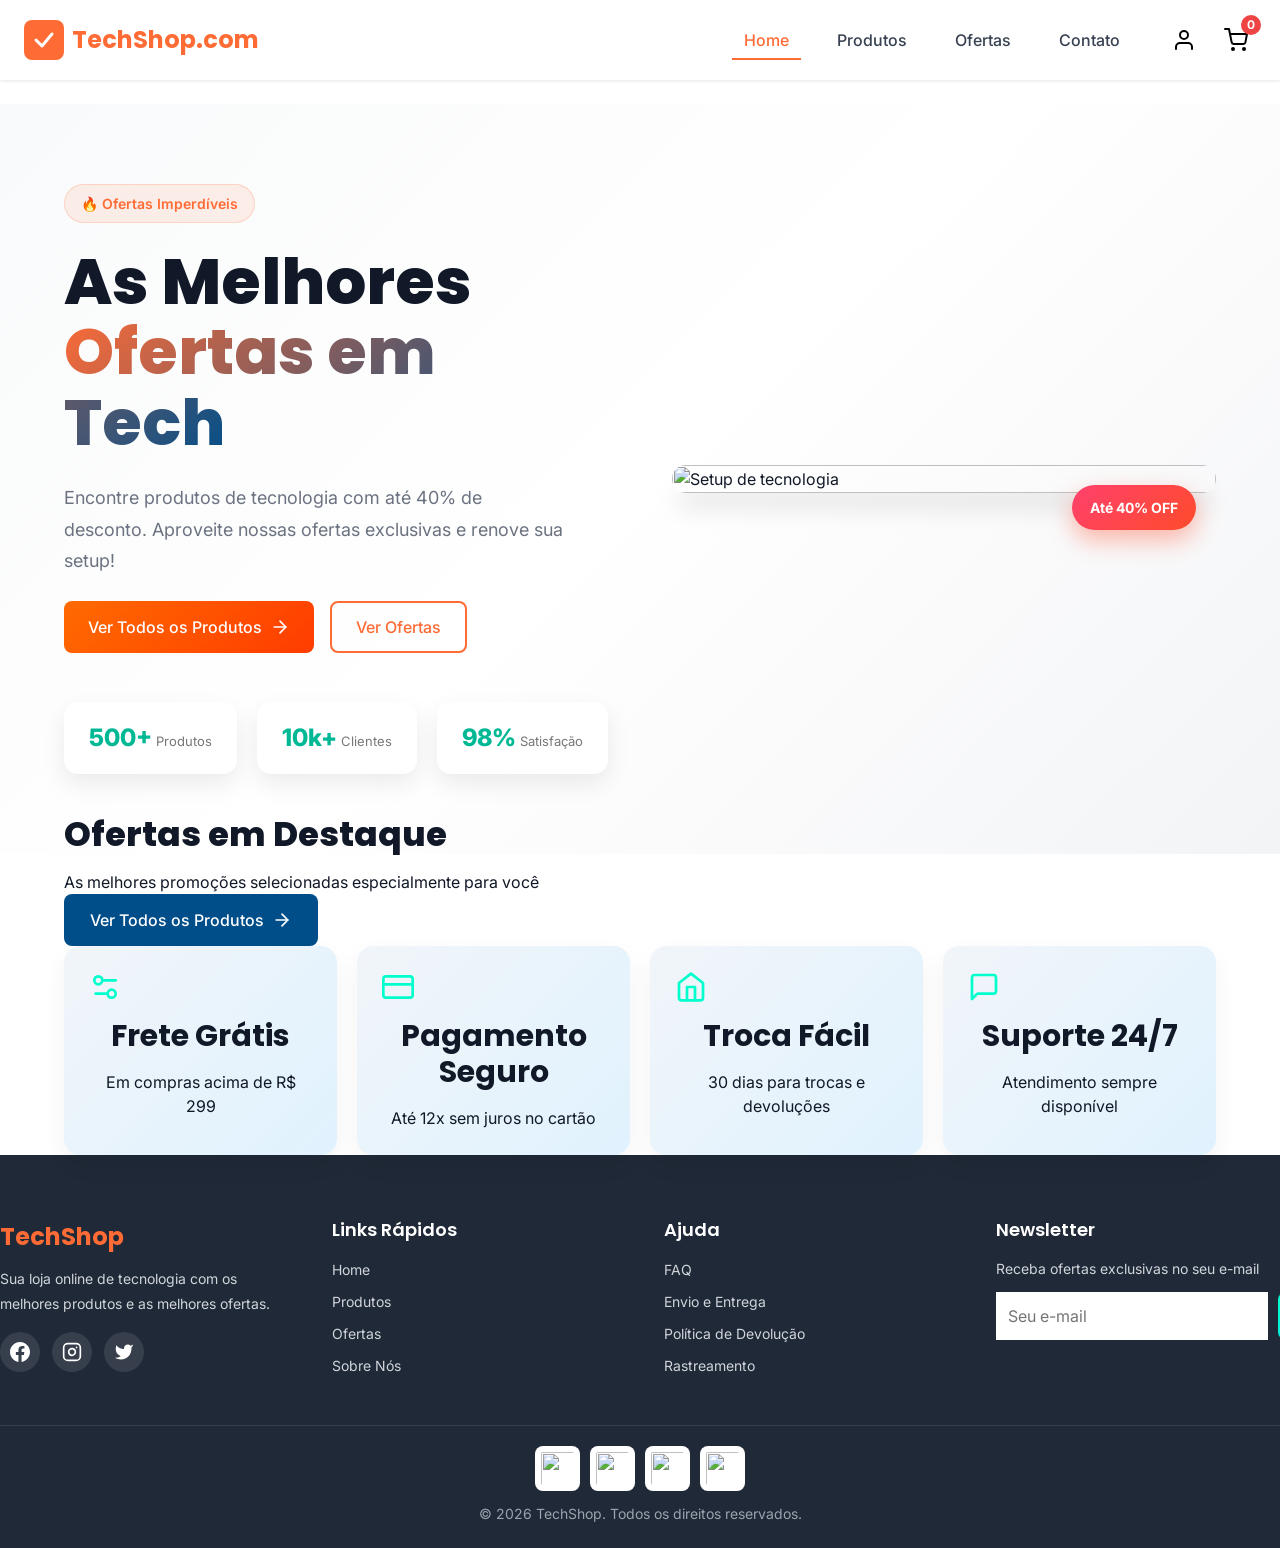
==== Desktop/incubadora-nivel-1-estagiario-main/pages/index.html @ 633431fb "style: atualiza nome do projeto de TechShop para TechShop.com" ====
tml><!doctype html>
<html lang="pt-BR">
	<head>
		<meta charset="UTF-8" />
		<meta
			name="viewport"
			content="width=device-width, initial-scale=1.0" />
		<meta
			name="description"
			content="Encontre as melhores ofertas em eletrônicos, periféricos e muito mais. Compre com os melhores preços!" />
		<meta
			name="keywords"
			content="e-commerce, eletrônicos, ofertas, compras online" />
		<meta
			name="author"
			content="E-commerce" />

		<!-- Open Graph / Facebook -->
		<meta
			property="og:type"
			content="website" />
		<meta
			property="og:title"
			content="E-commerce - As Melhores Ofertas em Tecnologia" />
		<meta
			property="og:description"
			content="Encontre as melhores ofertas em eletrônicos, periféricos e muito mais" />

		<title>E-commerce - Home | As Melhores Ofertas em Tecnologia</title>

		<!-- Fonts -->
		<link
			rel="preconnect"
			href="https://fonts.googleapis.com" />
		<link
			rel="preconnect"
			href="https://fonts.gstatic.com"
			crossorigin />
		<link
			href="https://fonts.googleapis.com/css2?family=Inter:wght@300;400;500;600;700;800&family=Poppins:wght@400;500;600;700;800&display=swap"
			rel="stylesheet" />

		<!-- Stylesheet -->
		<link
			rel="stylesheet"
			href="../css/main.css" />
	</head>
	<body>
		<!-- Header / Navigation -->
		<header class="header">
			<div class="header__container">
				<!-- Logo -->
				<a
					href="index.html"
					class="header__logo">
					<svg
						class="header__logo-icon"
						viewBox="0 0 40 40"
						fill="none"
						xmlns="http://www.w3.org/2000/svg">
						<rect
							width="40"
							height="40"
							rx="8"
							fill="currentColor" />
						<path
							d="M12 20L18 26L28 14"
							stroke="white"
							stroke-width="3"
							stroke-linecap="round"
							stroke-linejoin="round" />
					</svg>
					<span>TechShop.com</span>
				</a>

				<!-- Menu Toggle (Mobile) -->
				<button
					class="header__menu-toggle"
					aria-label="Menu">
					<span class="header__menu-toggle-bar"></span>
					<span class="header__menu-toggle-bar"></span>
					<span class="header__menu-toggle-bar"></span>
				</button>

				<!-- Navigation -->
				<nav class="header__nav">
					<ul class="header__menu">
						<li class="header__menu-item">
							<a
								href="index.html"
								class="header__menu-link active"
								>Home</a
							>
						</li>
						<li class="header__menu-item">
							<a
								href="products.html"
								class="header__menu-link"
								>Produtos</a
							>
						</li>
						<li class="header__menu-item">
							<a
								href="#ofertas"
								class="header__menu-link"
								>Ofertas</a
							>
						</li>
						<li class="header__menu-item">
							<a
								href="#contato"
								class="header__menu-link"
								>Contato</a
							>
						</li>
					</ul>

					<!-- Actions -->
					<div class="header__actions">
						<button
							class="header__icon-btn"
							data-login-btn
							aria-label="Login">
							<svg
								xmlns="http://www.w3.org/2000/svg"
								width="24"
								height="24"
								viewBox="0 0 24 24"
								fill="none"
								stroke="currentColor"
								stroke-width="2"
								stroke-linecap="round"
								stroke-linejoin="round">
								<path d="M20 21v-2a4 4 0 0 0-4-4H8a4 4 0 0 0-4 4v2"></path>
								<circle
									cx="12"
									cy="7"
									r="4"></circle>
							</svg>
						</button>
						<button
							class="header__icon-btn"
							data-cart-btn
							aria-label="Carrinho">
							<svg
								xmlns="http://www.w3.org/2000/svg"
								width="24"
								height="24"
								viewBox="0 0 24 24"
								fill="none"
								stroke="currentColor"
								stroke-width="2"
								stroke-linecap="round"
								stroke-linejoin="round">
								<circle
									cx="9"
									cy="21"
									r="1"></circle>
								<circle
									cx="20"
									cy="21"
									r="1"></circle>
								<path
									d="M1 1h4l2.68 13.39a2 2 0 0 0 2 1.61h9.72a2 2 0 0 0 2-1.61L23 6H6"></path>
							</svg>
							<span class="header__cart-badge">0</span>
						</button>
					</div>
				</nav>

				<!-- Overlay for mobile menu -->
				<div class="header__overlay"></div>
			</div>
		</header>

		<!-- Main Content -->
		<main class="main-content">
			<!-- Hero Section -->
			<section class="hero">
				<div class="hero__container container">
					<div class="hero__content">
						<span class="hero__badge">🔥 Ofertas Imperdíveis</span>
						<h1 class="hero__title">
							As Melhores<br />
							<span class="hero__title-highlight">Ofertas em Tech</span>
						</h1>
						<p class="hero__description">
							Encontre produtos de tecnologia com até 40% de desconto. Aproveite
							nossas ofertas exclusivas e renove sua setup!
						</p>
						<div class="hero__actions">
							<a
								href="products.html"
								class="btn btn-primary btn-lg">
								Ver Todos os Produtos
								<svg
									xmlns="http://www.w3.org/2000/svg"
									width="20"
									height="20"
									viewBox="0 0 24 24"
									fill="none"
									stroke="currentColor"
									stroke-width="2"
									stroke-linecap="round"
									stroke-linejoin="round">
									<line
										x1="5"
										y1="12"
										x2="19"
										y2="12"></line>
									<polyline points="12 5 19 12 12 19"></polyline>
								</svg>
							</a>
							<a
								href="#ofertas"
								class="btn btn-outline btn-lg">
								Ver Ofertas
							</a>
						</div>
						<div class="hero__stats">
							<div class="hero__stat">
								<span class="hero__stat-value">500+</span>
								<span class="hero__stat-label">Produtos</span>
							</div>
							<div class="hero__stat">
								<span class="hero__stat-value">10k+</span>
								<span class="hero__stat-label">Clientes</span>
							</div>
							<div class="hero__stat">
								<span class="hero__stat-value">98%</span>
								<span class="hero__stat-label">Satisfação</span>
							</div>
						</div>
					</div>
					<div class="hero__image">
						<img
							src="https://images.unsplash.com/photo-1498049794561-7780e7231661?w=800&q=80"
							alt="Setup de tecnologia"
							class="hero__img" />
						<div class="hero__badge-float">
							<span class="hero__badge-float-text">Até 40% OFF</span>
						</div>
					</div>
				</div>
			</section>

			<!-- Featured Offers Section -->
			<section
				class="offers"
				id="ofertas">
				<div class="container">
					<div class="section__header">
						<h2 class="section__title">Ofertas em Destaque</h2>
						<p class="section__description">
							As melhores promoções selecionadas especialmente para você
						</p>
					</div>

					<div
						class="offers__grid"
						id="featuredProducts">
						<!-- Products will be loaded here by JS -->
					</div>

					<div class="section__footer">
						<a
							href="products.html"
							class="btn btn-secondary btn-lg">
							Ver Todos os Produtos
							<svg
								xmlns="http://www.w3.org/2000/svg"
								width="20"
								height="20"
								viewBox="0 0 24 24"
								fill="none"
								stroke="currentColor"
								stroke-width="2"
								stroke-linecap="round"
								stroke-linejoin="round">
								<line
									x1="5"
									y1="12"
									x2="19"
									y2="12"></line>
								<polyline points="12 5 19 12 12 19"></polyline>
							</svg>
						</a>
					</div>
				</div>
			</section>

			<!-- Benefits Section -->
			<section class="benefits py-20 bg-gray">

				<div class="container">
					<div class="benefits__grid">
						<div class="benefit">
							<div class="benefit__icon">
								<svg
									xmlns="http://www.w3.org/2000/svg"
									width="32"
									height="32"
									viewBox="0 0 24 24"
									fill="none"
									stroke="currentColor"
									stroke-width="2"
									stroke-linecap="round"
									stroke-linejoin="round">
									<path d="M20 7h-9"></path>
									<path d="M14 17H5"></path>
									<circle
										cx="17"
										cy="17"
										r="3"></circle>
									<circle
										cx="7"
										cy="7"
										r="3"></circle>
								</svg>
							</div>
							<h3 class="benefit__title">Frete Grátis</h3>
							<p class="benefit__text">Em compras acima de R$ 299</p>
						</div>
						<div class="benefit">
							<div class="benefit__icon">
								<svg
									xmlns="http://www.w3.org/2000/svg"
									width="32"
									height="32"
									viewBox="0 0 24 24"
									fill="none"
									stroke="currentColor"
									stroke-width="2"
									stroke-linecap="round"
									stroke-linejoin="round">
									<rect
										x="1"
										y="4"
										width="22"
										height="16"
										rx="2"
										ry="2"></rect>
									<line
										x1="1"
										y1="10"
										x2="23"
										y2="10"></line>
								</svg>
							</div>
							<h3 class="benefit__title">Pagamento Seguro</h3>
							<p class="benefit__text">Até 12x sem juros no cartão</p>
						</div>
						<div class="benefit">
							<div class="benefit__icon">
								<svg
									xmlns="http://www.w3.org/2000/svg"
									width="32"
									height="32"
									viewBox="0 0 24 24"
									fill="none"
									stroke="currentColor"
									stroke-width="2"
									stroke-linecap="round"
									stroke-linejoin="round">
									<path
										d="M3 9l9-7 9 7v11a2 2 0 0 1-2 2H5a2 2 0 0 1-2-2z"></path>
									<polyline points="9 22 9 12 15 12 15 22"></polyline>
								</svg>
							</div>
							<h3 class="benefit__title">Troca Fácil</h3>
							<p class="benefit__text">30 dias para trocas e devoluções</p>
						</div>
						<div class="benefit">
							<div class="benefit__icon">
								<svg
									xmlns="http://www.w3.org/2000/svg"
									width="32"
									height="32"
									viewBox="0 0 24 24"
									fill="none"
									stroke="currentColor"
									stroke-width="2"
									stroke-linecap="round"
									stroke-linejoin="round">
									<path
										d="M21 15a2 2 0 0 1-2 2H7l-4 4V5a2 2 0 0 1 2-2h14a2 2 0 0 1 2 2z"></path>
								</svg>
							</div>
							<h3 class="benefit__title">Suporte 24/7</h3>
							<p class="benefit__text">Atendimento sempre disponível</p>
						</div>
					</div>
				</div>
			</section>
		</main>

		<!-- Footer -->
		<footer class="footer">
			<div class="footer__container">
				<div class="footer__grid">
					<!-- About -->
					<div class="footer__column">
						<div class="footer__logo">TechShop</div>
						<p class="footer__about">
							Sua loja online de tecnologia com os melhores produtos e as
							melhores ofertas.
						</p>
						<div class="footer__social">
							<a
								href="#"
								class="footer__social-link"
								aria-label="Facebook">
								<svg
									xmlns="http://www.w3.org/2000/svg"
									width="20"
									height="20"
									viewBox="0 0 24 24"
									fill="currentColor">
									<path
										d="M24 12.073c0-6.627-5.373-12-12-12s-12 5.373-12 12c0 5.99 4.388 10.954 10.125 11.854v-8.385H7.078v-3.47h3.047V9.43c0-3.007 1.792-4.669 4.533-4.669 1.312 0 2.686.235 2.686.235v2.953H15.83c-1.491 0-1.956.925-1.956 1.874v2.25h3.328l-.532 3.47h-2.796v8.385C19.612 23.027 24 18.062 24 12.073z" />
								</svg>
							</a>
							<a
								href="#"
								class="footer__social-link"
								aria-label="Instagram">
								<svg
									xmlns="http://www.w3.org/2000/svg"
									width="20"
									height="20"
									viewBox="0 0 24 24"
									fill="none"
									stroke="currentColor"
									stroke-width="2"
									stroke-linecap="round"
									stroke-linejoin="round">
									<rect
										x="2"
										y="2"
										width="20"
										height="20"
										rx="5"
										ry="5"></rect>
									<path
										d="M16 11.37A4 4 0 1 1 12.63 8 4 4 0 0 1 16 11.37z"></path>
									<line
										x1="17.5"
										y1="6.5"
										x2="17.51"
										y2="6.5"></line>
								</svg>
							</a>
							<a
								href="#"
								class="footer__social-link"
								aria-label="Twitter">
								<svg
									xmlns="http://www.w3.org/2000/svg"
									width="20"
									height="20"
									viewBox="0 0 24 24"
									fill="currentColor">
									<path
										d="M23 3a10.9 10.9 0 01-3.14 1.53 4.48 4.48 0 00-7.86 3v1A10.66 10.66 0 013 4s-4 9 5 13a11.64 11.64 0 01-7 2c9 5 20 0 20-11.5a4.5 4.5 0 00-.08-.83A7.72 7.72 0 0023 3z" />
								</svg>
							</a>
						</div>
					</div>

					<!-- Links -->
					<div class="footer__column">
						<h4 class="footer__column-title">Links Rápidos</h4>
						<ul class="footer__links">
							<li>
								<a
									href="index.html"
									class="footer__link"
									>Home</a
								>
							</li>
							<li>
								<a
									href="products.html"
									class="footer__link"
									>Produtos</a
								>
							</li>
							<li>
								<a
									href="#ofertas"
									class="footer__link"
									>Ofertas</a
								>
							</li>
							<li>
								<a
									href="#"
									class="footer__link"
									>Sobre Nós</a
								>
							</li>
						</ul>
					</div>

					<!-- Help -->
					<div class="footer__column">
						<h4 class="footer__column-title">Ajuda</h4>
						<ul class="footer__links">
							<li>
								<a
									href="#"
									class="footer__link"
									>FAQ</a
								>
							</li>
							<li>
								<a
									href="#"
									class="footer__link"
									>Envio e Entrega</a
								>
							</li>
							<li>
								<a
									href="#"
									class="footer__link"
									>Política de Devolução</a
								>
							</li>
							<li>
								<a
									href="#"
									class="footer__link"
									>Rastreamento</a
								>
							</li>
						</ul>
					</div>

					<!-- Newsletter -->
					<div class="footer__column">
						<h4 class="footer__column-title">Newsletter</h4>
						<p class="footer__about">Receba ofertas exclusivas no seu e-mail</p>
						<form
							class="footer__newsletter-form"
							data-validate
							id="newsletterForm">
							<input
								type="email"
								name="email"
								class="footer__newsletter-input"
								placeholder="Seu e-mail"
								required />
							<button
								type="submit"
								class="footer__newsletter-btn">
								Inscrever
							</button>
						</form>
					</div>
				</div>
				<!-- Footer Bottom -->
				<!-- Footer Bottom -->
	
				<div class="footer__bottom">

    <div class="footer__payment-icons">
        <img src="https://img.icons8.com/color/48/visa.png" alt="Visa">
        <img src="https://img.icons8.com/color/48/mastercard.png" alt="Mastercard">
        <img src="https://img.icons8.com/color/48/pix.png" alt="Pix">
        <img src="https://img.icons8.com/fluency/48/bank-card-back-side.png" alt="Boleto">
    </div>

    <p class="footer__copyright">
        © 2026 TechShop. Todos os direitos reservados.
    </p>

</div>

</div>

    </div>

</div>
				
				
				
		</footer>

		<!-- Scripts -->
		<!-- Modules -->
		<script src="js/modules/modal.js"></script>
		<script src="js/modules/form-validator.js"></script>
		<script src="js/modules/navigation.js"></script>
		<script src="js/modules/utils.js"></script>
		<script src="js/modules/products-gallery.js"></script>
		<script src="js/modules/handlers.js"></script>
		<!-- Data & App -->
		<script src="js/products.js"></script>
		<script src="js/app.js"></script>
	</body>
</html>
---- Desktop/incubadora-nivel-1-estagiario-main/css/main.css ----
/* ========================================
MAIN CSS - Importações modulares
======================================== */

/* Fundamentos */
@import url("reset.css");
@import url("variables.css");
@import url("base.css");

/* Componentes */
@import url("components/buttons.css");
@import url("components/header.css");
@import url("components/footer.css");
@import url("components/hero.css");
@import url("components/product-card.css");
@import url("components/modal.css");
@import url("components/forms.css");

/* ========================================
🎯 AJUSTES VISUAIS
======================================== */

/* HERO */
.hero {
background: linear-gradient(to bottom, #f8f9fa #e9ecef);
}

/* Badge */
.hero__badge-float {
position: absolute;
top: 20px;
right: 20px;
background: linear-gradient(135deg, #ff416c, #ff4b2b);
color: white;
padding: 12px 18px;
border-radius: 50px;
font-weight: bold;
font-size: 14px;
box-shadow: 0 10px 25px rgba(255, 75, 43, 0.4);
animation: pulse 2s infinite;
}

@keyframes pulse {
0% { transform: scale(1); }
50% { transform: scale(1.08); }
100% { transform: scale(1); }
}

/* HERO STATS */
.hero__stats {
display: flex;
gap: 20px;
margin-top: 25px;
}

.hero__stat {
background: white;
padding: 18px 25px;
border-radius: 14px;
text-align: center;
box-shadow: 0 10px 25px rgba(0,0,0,0.08);
transition: 0.3s;
}

.hero__stat:hover {
transform: translateY(-5px);
}

.hero__stat-value {
font-size: 24px;
font-weight: 800;
color: #00b894;
}

.hero__stat-label {
font-size: 13px;
color: #777;
}

/* OFFERS */
.offers {
margin-top: -40px;
border-top-left-radius: 40px;
border-top-right-radius: 40px;
}

/* TITULOS */
.section__title {
font-size: 34px;
font-weight: 800;
}

/* BOTÃO */
.btn-primary {
background: linear-gradient(135deg, #ff6a00, #ff3c00);
border: none;
}

/* PRODUCT CARD */
.product-card {
background: #111;
border-radius: 16px;
overflow: hidden;
transition: 0.3s;
position: relative;
}

.product-card:hover {
transform: translateY(-10px) scale(1.02);
box-shadow: 0 20px 40px rgba(0,0,0,0.4);
}

.product-card::before {
content: "-40%";
position: absolute;
top: 10px;
left: 10px;
background: red;
color: white;
padding: 5px 10px;
border-radius: 8px;
font-size: 12px;
}

/* BENEFITS */
.benefits__grid {
display: grid;
grid-template-columns: repeat(4, 1fr);
gap: 20px;
}

@media (max-width: 768px) {
.benefits__grid {
grid-template-columns: repeat(2, 1fr);
}
}

.benefit {
background: rgba(255,255,255,0.05);
padding: 25px;
border-radius: 16px;
text-align: center;
transition: 0.3s;
}

.benefit:hover {
transform: translateY(-8px);
box-shadow: 0 20px 40px rgba(0,255,200,0.15);
}

.benefit__icon {
font-size: 30px;
color: #00ffcc;
margin-bottom: 15px;
}

/* FILTROS */
.filters {
background: rgba(255,255,255,0.05);
padding: 20px;
border-radius: 16px;
}

.filters input,
.filters select {
width: 100%;
padding: 10px;
border-radius: 8px;
border: none;
margin-bottom: 10px;
outline: none;
}

.filters button {
width: 100%;
padding: 10px;
background: linear-gradient(135deg, #ff6a00, #ff3c00);
border: none;
border-radius: 8px;
color: white;
font-weight: bold;
}

/* EMPTY STATE */
.empty-state {
text-align: center;
margin-top: 40px;
}

.empty-state h3 {
font-size: 22px;
margin-bottom: 10px;
}

.empty-state p {
color: #aaa;
}

/* NEWSLETTER */
.footer__newsletter-form {
display: flex;
gap: 10px;
margin-top: 10px;
}

.footer__newsletter-input {
flex: 1;
padding: 12px;

}
/* =========================
   🔥 FIX BOTÃO NEWSLETTER
========================= */

.footer__newsletter-btn {
    background: linear-gradient(135deg, #00ffcc, #00ccff);
    color: #000;
    border: none;
    padding: 12px 16px;
    border-radius: 8px;
    font-weight: bold;
    cursor: pointer;
    transition: 0.3s;
}

.footer__newsletter-btn:hover {
    transform: translateY(-2px);
    opacity: 0.9;
}


/* =========================
   💳 FOOTER PREMIUM
========================= */

.footer__bottom {
    display: flex;
    justify-content: space-between;
    align-items: center;
    padding-top: 20px;
    border-top: 1px solid rgba(255,255,255,0.1);
}

/* Container direita */
.footer__bottom-right {
    display: flex;
    align-items: center;
    gap: 15px;
}

/* Texto */
.footer__payment-text {
    font-size: 13px;
    color: #aaa;
}

/* Ícones */
.footer__payment-icons {
    display: flex;
    gap: 10px;
}

/* Estilo dos logos */
.footer__payment-icons img {
    width: 45px;
    height: auto;
    background: white;
    padding: 6px;
    border-radius: 8px;
    transition: 0.3s;
    cursor: pointer;
}

/* Hover bonito */
.footer__payment-icons img:hover {
    transform: translateY(-4px) scale(1.1);
    box-shadow: 0 10px 20px rgba(0,255,200,0.3);
}

/* Entrada suave */
.footer__payment-icons img {
    opacity: 0;
    transform: translateY(10px);
    animation: fadeUp 0.6s ease forwards;
}

/* Delay em cascata */
.footer__payment-icons img:nth-child(1) { animation-delay: 0.1s; }
.footer__payment-icons img:nth-child(2) { animation-delay: 0.2s; }
.footer__payment-icons img:nth-child(3) { animation-delay: 0.3s; }
.footer__payment-icons img:nth-child(4) { animation-delay: 0.4s; }

/* Keyframes */
@keyframes fadeUp {
    to {
        opacity: 1;
        transform: translateY(0);
    }
}


.footer__bottom {
    display: flex;
    flex-direction: column;
    align-items: center;
    gap: 15px;
    padding-top: 20px;
    border-top: 1px solid rgba(255,255,255,0.1);
    text-align: center;
}

.footer__bottom-right {
    display: flex;
    flex-direction: column;
    align-items: center;
    gap: 10px;
}

.footer__payment-icons img {
    width: 45px;
    background: white;
    padding: 6px;
    border-radius: 8px;
}

.footer__bottom {
    display: flex;
    flex-direction: column;
    align-items: center;
    gap: 12px;
    padding-top: 20px;
    border-top: 1px solid rgba(255,255,255,0.1);
    text-align: center;
}

.footer__payment-icons {
    display: flex;
    gap: 10px;
}


.benefit {
    background: linear-gradient(135deg, #f1f5f9, #e0f2fe);
    border-radius: 16px;
    padding: 25px;
    box-shadow: 0 10px 25px rgba(0,0,0,0.05);
}


.benefits__grid {
    display: grid;
    grid-template-columns: repeat(4, 1fr);
    gap: 20px;
}
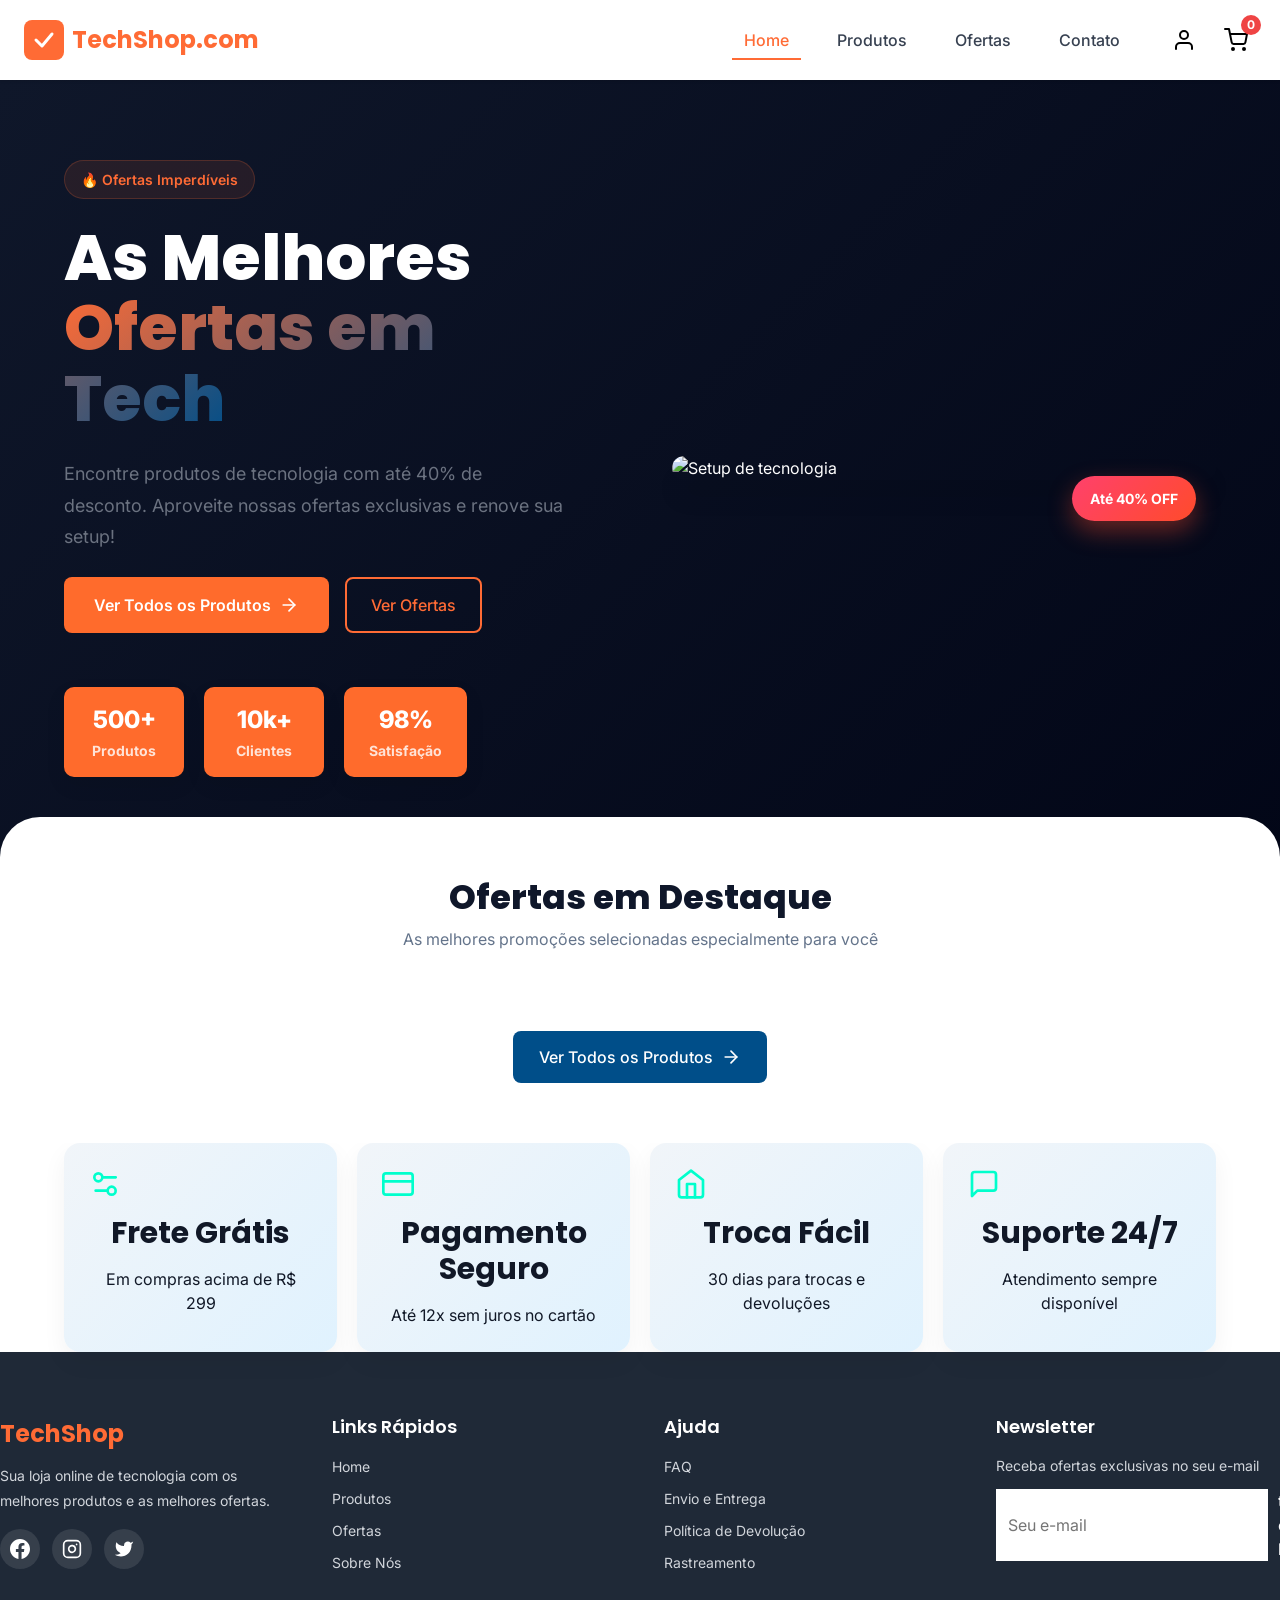
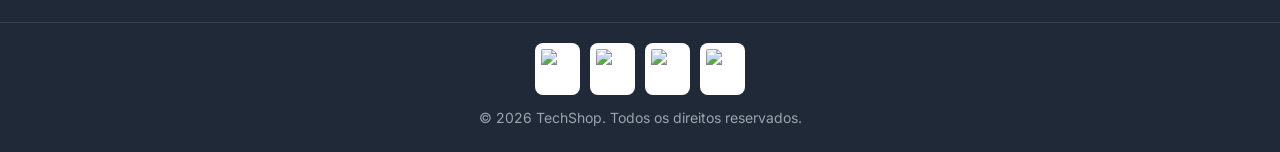
==== commit 9b8e28ce: "feat: implementa página de produtos e ajusta layout" ====
--- a/Desktop/incubadora-nivel-1-estagiario-main/pages/index.html
+++ b/Desktop/incubadora-nivel-1-estagiario-main/pages/index.html
@@ -1,4 +1,4 @@
-tml><!doctype html>
+<!doctype html>
 <html lang="pt-BR">
 	<head>
 		<meta charset="UTF-8" />
@@ -43,7 +43,7 @@
 		<!-- Stylesheet -->
 		<link
 			rel="stylesheet"
-			href="../css/main.css" />
+			href="../css/main.css">
 	</head>
 	<body>
 		<!-- Header / Navigation -->
@@ -551,7 +551,6 @@
 								class="footer__newsletter-input"
 								placeholder="Seu e-mail"
 								required />
-							<button
 								type="submit"
 								class="footer__newsletter-btn">
 								Inscrever
@@ -589,7 +588,7 @@
 
 		<!-- Scripts -->
 		<!-- Modules -->
-		<script src="js/modules/modal.js"></script>
+		<script src="."></script>
 		<script src="js/modules/form-validator.js"></script>
 		<script src="js/modules/navigation.js"></script>
 		<script src="js/modules/utils.js"></script>
--- a/Desktop/incubadora-nivel-1-estagiario-main/css/main.css
+++ b/Desktop/incubadora-nivel-1-estagiario-main/css/main.css
@@ -6,7 +6,7 @@
 @import url("reset.css");
 @import url("variables.css");
 @import url("base.css");
-
+@import url("layout.css");
 /* Componentes */
 @import url("components/buttons.css");
 @import url("components/header.css");
@@ -16,15 +16,18 @@
 @import url("components/modal.css");
 @import url("components/forms.css");
 
+
 /* ========================================
 🎯 AJUSTES VISUAIS
 ======================================== */
 
 /* HERO */
 .hero {
-background: linear-gradient(to bottom, #f8f9fa #e9ecef);
-}
-
+background: linear-gradient(135deg,#0f172a,#020617);
+color:white;
+padding-bottom:120px;
+}
+/* #f8f9fa*/
 /* Badge */
 .hero__badge-float {
 position: absolute;
@@ -50,64 +53,123 @@
 .hero__stats {
 display: flex;
 gap: 20px;
-margin-top: 25px;
+margin-top: 30px;
 }
 
 .hero__stat {
-background: white;
-padding: 18px 25px;
-border-radius: 14px;
+background:#ff6b2c;
+padding: 15px 25px;
+border-radius: 10px;
 text-align: center;
-box-shadow: 0 10px 25px rgba(0,0,0,0.08);
+color: white;
+min-width: 120px;
+box-shadow: 0 8px 20px rgba(0,0,0,0.08);
 transition: 0.3s;
 }
 
 .hero__stat:hover {
 transform: translateY(-5px);
+box-shadow: 0 12px 25px rgba(255,107,44,0.4);
 }
 
 .hero__stat-value {
+display: block;
 font-size: 24px;
 font-weight: 800;
-color: #00b894;
-}
+color: white;
+}
+
+
 
 .hero__stat-label {
-font-size: 13px;
-color: #777;
-}
+font-size: 14px;
+font-weight: bold;
+opacity: 0.9;
+color: rgba(255,255,255,0.9);
+}
+
 
 /* OFFERS */
 .offers {
-margin-top: -40px;
-border-top-left-radius: 40px;
-border-top-right-radius: 40px;
-}
+background:white;
+margin-top:-80px;
+padding:60px 0;
+border-top-left-radius:40px;
+border-top-right-radius:40px;
+position:relative;
+z-index:2;
+}
+.section__footer{
+text-align:center;
+margin-top:40px;
+}
+
+.section__footer .btn{
+display:inline-flex;
+align-items:center;
+gap:8px;
+}
+.offers__grid{
+display:grid;
+grid-template-columns:repeat(auto-fit,minmax(250px,1fr));
+gap:25px;
+margin-top:30px;
+box-shadow:0 -10px 40px rgba(0,0,0,0.15);
+}
+
+
+
+
 
 /* TITULOS */
 .section__title {
 font-size: 34px;
 font-weight: 800;
+color:#0f172a;
+margin-bottom:10px;
+}
+.section__header{
+text-align:center;
+max-width:600px;
+margin:0 auto 40px;
+}
+
+.section__description{
+color:#64748b;
+font-size:16px;
 }
 
 /* BOTÃO */
 .btn-primary {
-background: linear-gradient(135deg, #ff6a00, #ff3c00);
-border: none;
-}
+/*background: linear-gradient(135deg, #ff6a00, #ff3c00);
+border: none;*/
+  background: #ff6b2c;
+  color: white;
+  padding: 14px 28px;
+  border-radius: 8px;
+  font-weight: 600;
+  transition: 0.3s;
+}
+
+.btn-primary:hover {
+  background: #e55a20;
+  transform: scale(1.05);
+}
+
 
 /* PRODUCT CARD */
 .product-card {
-background: #111;
+background:white;
 border-radius: 16px;
-overflow: hidden;
-transition: 0.3s;
+padding: 20px;
+box-shadow: 0 10px 30px rgba(0,0,0,0.08);
+transition:all 0.3s ease;
 position: relative;
 }
 
 .product-card:hover {
-transform: translateY(-10px) scale(1.02);
-box-shadow: 0 20px 40px rgba(0,0,0,0.4);
+transform: translateY(-8px) scale(1.02);
+box-shadow: 0 20px 40px rgba(0,0,0,0.15);
 }
 
 .product-card::before {
@@ -122,6 +184,7 @@
 font-size: 12px;
 }
 
+
 /* BENEFITS */
 .benefits__grid {
 display: grid;
@@ -233,13 +296,6 @@
    💳 FOOTER PREMIUM
 ========================= */
 
-.footer__bottom {
-    display: flex;
-    justify-content: space-between;
-    align-items: center;
-    padding-top: 20px;
-    border-top: 1px solid rgba(255,255,255,0.1);
-}
 
 /* Container direita */
 .footer__bottom-right {
@@ -299,15 +355,6 @@
 }
 
 
-.footer__bottom {
-    display: flex;
-    flex-direction: column;
-    align-items: center;
-    gap: 15px;
-    padding-top: 20px;
-    border-top: 1px solid rgba(255,255,255,0.1);
-    text-align: center;
-}
 
 .footer__bottom-right {
     display: flex;
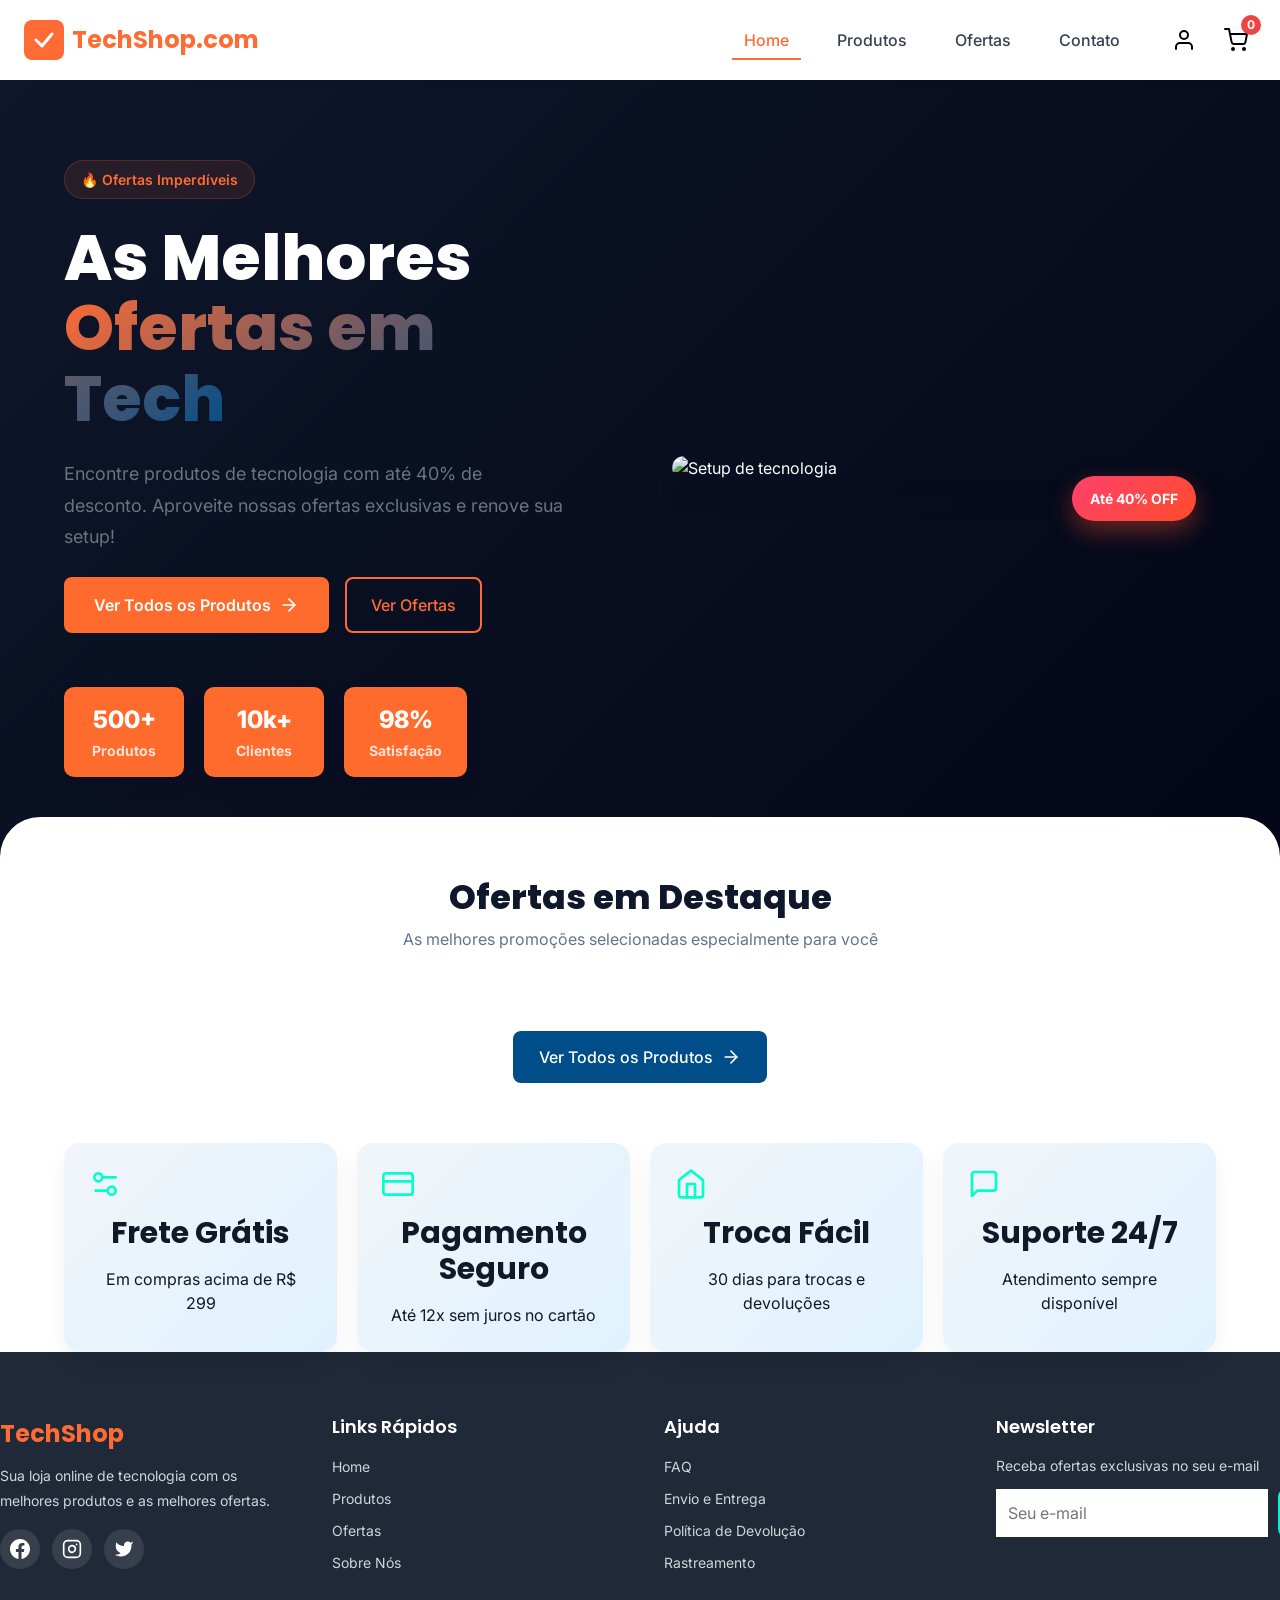
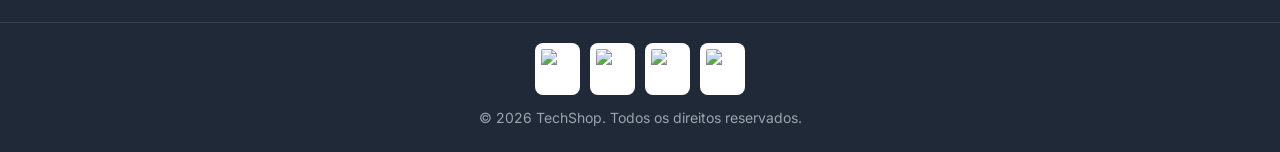
==== commit 7e76e629: "Adiciona página de contato e estilos" ====
--- a/Desktop/incubadora-nivel-1-estagiario-main/pages/index.html
+++ b/Desktop/incubadora-nivel-1-estagiario-main/pages/index.html
@@ -102,16 +102,12 @@
 						<li class="header__menu-item">
 							<a
 								href="#ofertas"
-								class="header__menu-link"
-								>Ofertas</a
-							>
+								class="header__menu-link">Ofertas</a>
 						</li>
 						<li class="header__menu-item">
-							<a
-								href="#contato"
-								class="header__menu-link"
-								>Contato</a
-							>
+							
+							<a href="contato.html" class="header__menu-link">Contato</a>
+							
 						</li>
 					</ul>
 
@@ -551,6 +547,8 @@
 								class="footer__newsletter-input"
 								placeholder="Seu e-mail"
 								required />
+								
+								<button
 								type="submit"
 								class="footer__newsletter-btn">
 								Inscrever
--- a/Desktop/incubadora-nivel-1-estagiario-main/css/main.css
+++ b/Desktop/incubadora-nivel-1-estagiario-main/css/main.css
@@ -401,4 +401,222 @@
 }
 
 
-
+.form-group {
+    display: flex;
+    flex-direction: column;
+    margin-bottom: 20px;
+}
+
+.form-group label {
+    margin-bottom: 8px;
+    font-weight: 600;
+}
+
+.form-group input {
+    width: 100%;
+    padding: 12px;
+    border: 1px solid #d1d5db;
+    border-radius: 8px;
+    font-size: 16px;
+    background: #fff;
+    box-sizing: border-box;
+}
+
+.form-group input:focus {
+    outline: none;
+    border-color: #ff6b35;
+    box-shadow: 0 0 5px rgba(255, 107, 53, 0.3);
+}
+
+/* ==========================
+   Página de Cadastro
+========================== */
+
+.register {
+    padding: 60px 20px;
+    display: flex;
+    justify-content: center;
+}
+
+.register__card {
+    width: 100%;
+    max-width: 520px;
+    background: #fff;
+    padding: 40px;
+    border-radius: 12px;
+    box-shadow: 0 8px 20px rgba(0,0,0,.08);
+}
+
+.register__title {
+    text-align: center;
+    margin-bottom: 10px;
+}
+
+.register__subtitle {
+    text-align: center;
+    margin-bottom: 30px;
+    color: #666;
+}
+
+.form-group {
+    margin-bottom: 20px;
+}
+
+.form-group label {
+    display: block;
+    margin-bottom: 8px;
+    font-weight: 600;
+}
+
+.form-group input {
+    width: 100%;
+    padding: 12px;
+    border: 1px solid #ddd;
+    border-radius: 8px;
+    font-size: 16px;
+    box-sizing: border-box;
+}
+
+.form-group input:focus {
+    outline: none;
+    border-color: #ff6b35;
+}
+
+.form-checkbox {
+    margin: 20px 0;
+}
+
+.register__button {
+    width: 100%;
+}
+
+.register__login {
+    text-align: center;
+    margin-top: 20px;
+}
+
+
+/* =========================
+   CONTATO
+========================= */
+
+.contact {
+    padding: 80px 0;
+    background: #f8fafc;
+}
+
+.contact__title {
+    text-align: center;
+    margin-bottom: 60px;
+}
+
+.contact__title h1 {
+    font-size: 3rem;
+    color: #1e3a8a;
+    margin-bottom: 15px;
+}
+
+.contact__title p {
+    font-size: 1.1rem;
+    color: #64748b;
+}
+
+.contact__content {
+    display: grid;
+    grid-template-columns: 1fr 1fr;
+    gap: 50px;
+    align-items: start;
+}
+
+.contact__info {
+    background: #ffffff;
+    padding: 40px;
+    border-radius: 15px;
+    box-shadow: 0 5px 20px rgba(0,0,0,.08);
+}
+
+.contact__info h2 {
+    margin-bottom: 30px;
+    color: #1e3a8a;
+}
+
+.contact__item {
+    margin-bottom: 25px;
+}
+
+.contact__item h3 {
+    margin-bottom: 8px;
+    color: #2563eb;
+}
+
+.contact__item p {
+    color: #475569;
+    line-height: 1.6;
+}
+
+.contact__form {
+    background: #ffffff;
+    padding: 40px;
+    border-radius: 15px;
+    box-shadow: 0 5px 20px rgba(0,0,0,.08);
+
+    display: flex;
+    flex-direction: column;
+    gap: 20px;
+}
+
+.contact__form input,
+.contact__form textarea {
+    width: 100%;
+    padding: 15px;
+    border: 1px solid #d1d5db;
+    border-radius: 10px;
+    font-size: 16px;
+    outline: none;
+    transition: .3s;
+}
+
+.contact__form input:focus,
+.contact__form textarea:focus {
+    border-color: #2563eb;
+    box-shadow: 0 0 0 3px rgba(37,99,235,.15);
+}
+
+.contact__form textarea {
+    resize: vertical;
+    min-height: 180px;
+}
+
+.contact__form button {
+    padding: 16px;
+    border: none;
+    border-radius: 10px;
+    background: #2563eb;
+    color: #fff;
+    font-size: 17px;
+    font-weight: 600;
+    cursor: pointer;
+    transition: .3s;
+}
+
+.contact__form button:hover {
+    background: #1d4ed8;
+    transform: translateY(-2px);
+}
+
+@media (max-width: 768px) {
+
+    .contact__content {
+        grid-template-columns: 1fr;
+    }
+
+    .contact__title h1 {
+        font-size: 2.2rem;
+    }
+
+    .contact__info,
+    .contact__form {
+        padding: 25px;
+    }
+
+}
